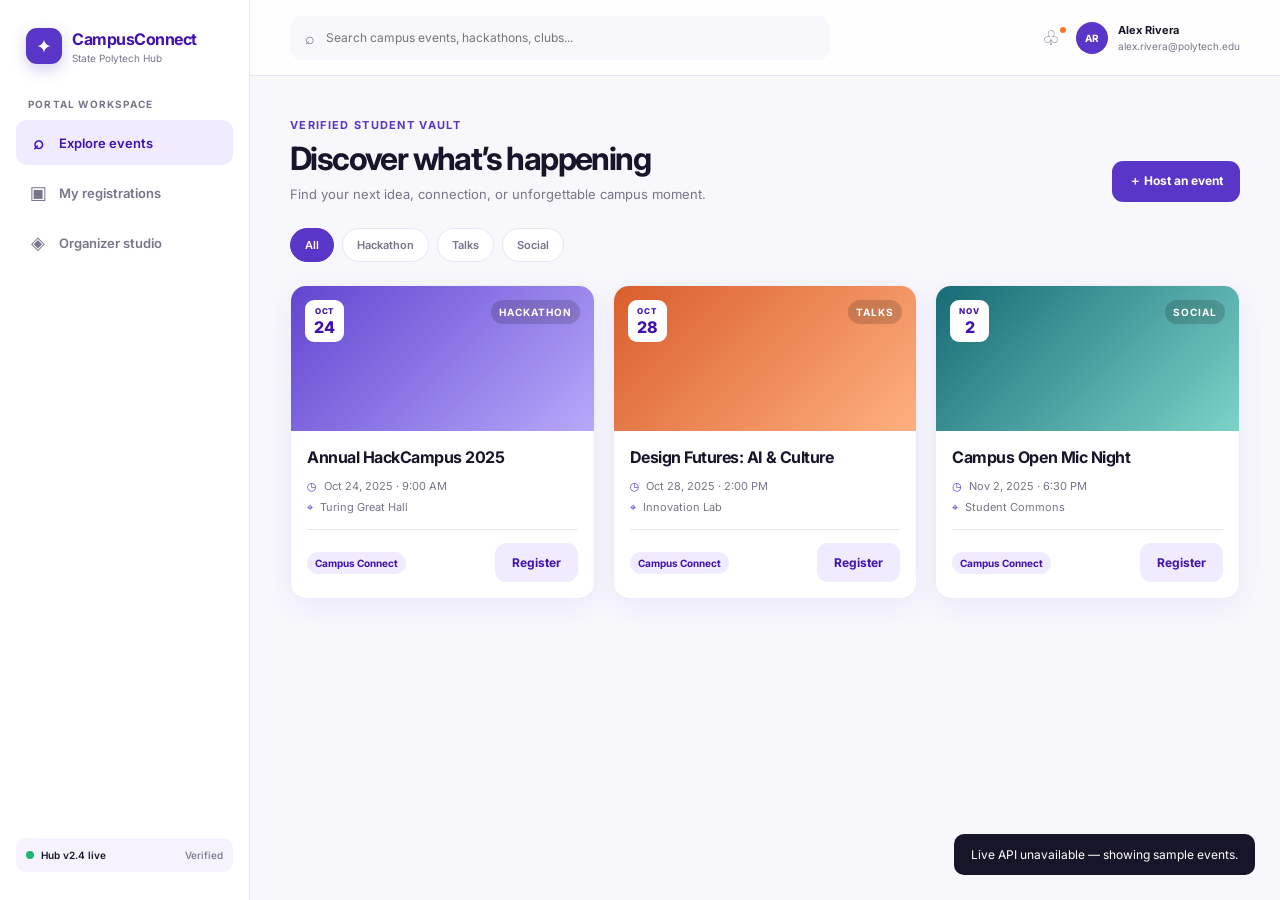
==== frontend/index.html @ 6e29f0bf "Prepare CampusConnect for Render and Vercel deployment" ====
<!doctype html>
<html lang="en">
  <head>
    <meta charset="UTF-8" />
    <meta name="viewport" content="width=device-width, initial-scale=1.0" />
    <meta name="description" content="CampusConnect event discovery and registration portal" />
    <title>CampusConnect — Explore Events</title>
    <link rel="preconnect" href="https://fonts.googleapis.com" />
    <link rel="preconnect" href="https://fonts.gstatic.com" crossorigin />
    <link href="https://fonts.googleapis.com/css2?family=Inter:wght@400;500;600;700;800&display=swap" rel="stylesheet" />
    <link rel="stylesheet" href="./styles.css" />
  </head>
  <body>
    <div class="app-shell">
      <aside class="sidebar" aria-label="Main navigation">
        <div class="brand"><div class="brand-mark">✦</div><div><strong>CampusConnect</strong><small>State Polytech Hub</small></div></div>
        <div class="nav-label">Portal workspace</div>
        <nav class="nav-list">
          <button class="nav-item active" data-view="explore"><span>⌕</span>Explore events</button>
          <button class="nav-item" data-view="registrations"><span>▣</span>My registrations</button>
          <button class="nav-item" data-view="organizer"><span>◈</span>Organizer studio</button>
        </nav>
        <div class="sidebar-footer"><span class="status-dot"></span><span>Hub v2.4 live</span><span class="verified">Verified</span></div>
      </aside>

      <main class="main-content">
        <header class="topbar">
          <div class="mobile-brand"><div class="brand-mark">✦</div><strong>CampusConnect</strong></div>
          <label class="search-wrap"><span>⌕</span><input id="search-input" type="search" placeholder="Search campus events, hackathons, clubs..." /></label>
          <div class="profile"><button class="icon-button" aria-label="Notifications">♧<i></i></button><div class="avatar">AR</div><div class="profile-copy"><strong>Alex Rivera</strong><small>alex.rivera@polytech.edu</small></div></div>
        </header>

        <section id="app" class="page" aria-live="polite">
          <div class="loading-card"><div class="spinner"></div><p>Loading your campus events…</p></div>
        </section>
      </main>
    </div>
    <div id="toast" class="toast" role="status"></div>
    <script src="./api-client.js"></script>
    <script src="./app.js"></script>
  </body>
</html>
---- frontend/styles.css ----
:root{--canvas:#f8f7fc;--surface:#fff;--ink:#17152a;--muted:#77758a;--line:#e9e5f5;--purple:#5936c8;--purple-dark:#4111b1;--purple-soft:#f0ebff;--orange:#ff7629;--green:#20b477;--shadow:0 8px 28px rgba(89,54,200,.07)}
*{box-sizing:border-box}body{margin:0;background:var(--canvas);color:var(--ink);font-family:Inter,system-ui,sans-serif}button,input{font:inherit}.app-shell{display:flex;min-height:100vh}.sidebar{width:250px;flex:0 0 250px;background:var(--surface);border-right:1px solid var(--line);padding:28px 16px;display:flex;flex-direction:column}.brand{display:flex;align-items:center;gap:10px;padding:0 10px 34px;color:var(--purple-dark)}.brand strong{display:block;font-size:16px;letter-spacing:-.03em}.brand small{display:block;color:var(--muted);font-size:10px;margin-top:3px}.brand-mark{width:36px;height:36px;border-radius:11px;display:grid;place-items:center;background:var(--purple);color:#fff;font-size:19px;box-shadow:0 5px 15px rgba(89,54,200,.25)}.nav-label{padding:0 12px 10px;color:var(--muted);font-size:10px;font-weight:700;text-transform:uppercase;letter-spacing:.12em}.nav-list{display:grid;gap:5px}.nav-item{border:0;background:transparent;text-align:left;color:var(--muted);padding:12px;border-radius:11px;cursor:pointer;font-weight:600;font-size:13px;display:flex;align-items:center;gap:11px}.nav-item span{width:20px;text-align:center;font-size:18px}.nav-item:hover,.nav-item.active{background:var(--purple-soft);color:var(--purple-dark)}.sidebar-footer{margin-top:auto;background:#f6f3ff;border-radius:10px;padding:11px 10px;display:flex;align-items:center;gap:7px;color:var(--ink);font-size:10px;font-weight:600}.status-dot{width:8px;height:8px;background:var(--green);border-radius:99px}.verified{margin-left:auto;color:var(--muted);font-weight:500}.main-content{min-width:0;flex:1}.topbar{height:76px;background:rgba(255,255,255,.86);border-bottom:1px solid var(--line);display:flex;align-items:center;gap:24px;padding:0 40px;position:sticky;top:0;z-index:5;backdrop-filter:blur(12px)}.search-wrap{max-width:540px;flex:1;display:flex;align-items:center;gap:9px;background:var(--canvas);border:1px solid transparent;border-radius:12px;padding:0 14px;color:var(--muted)}.search-wrap:focus-within{background:#fff;border-color:var(--purple);box-shadow:0 0 0 3px rgba(89,54,200,.12)}.search-wrap input{width:100%;height:42px;background:transparent;border:0;outline:0;color:var(--ink);font-size:12px}.profile{margin-left:auto;display:flex;align-items:center;gap:10px}.icon-button{border:0;background:transparent;color:var(--muted);font-size:20px;position:relative;cursor:pointer}.icon-button i{position:absolute;right:0;top:2px;width:6px;height:6px;background:var(--orange);border-radius:50%}.avatar{width:32px;height:32px;border-radius:50%;display:grid;place-items:center;background:var(--purple);color:#fff;font-size:10px;font-weight:700}.profile-copy strong,.profile-copy small{display:block}.profile-copy strong{font-size:11px}.profile-copy small{font-size:10px;color:var(--muted);margin-top:3px}.mobile-brand{display:none}.page{padding:42px 40px;max-width:1440px;margin:auto}.eyebrow{color:var(--purple);font-size:11px;text-transform:uppercase;letter-spacing:.12em;font-weight:700}.page-heading{display:flex;justify-content:space-between;align-items:end;gap:24px;margin-bottom:26px}.page h1{font-size:32px;letter-spacing:-.05em;margin:7px 0 8px}.page-heading p{margin:0;color:var(--muted);font-size:13px}.primary-button,.secondary-button{border:0;border-radius:11px;padding:12px 17px;cursor:pointer;font-size:12px;font-weight:700}.primary-button{background:var(--purple);color:#fff}.primary-button:hover{background:var(--purple-dark)}.secondary-button{background:var(--purple-soft);color:var(--purple-dark)}.filters{display:flex;gap:8px;margin-bottom:23px;overflow:auto}.filter{border:1px solid var(--line);background:#fff;color:var(--muted);padding:9px 14px;border-radius:99px;white-space:nowrap;font-size:11px;font-weight:600;cursor:pointer}.filter.active,.filter:hover{background:var(--purple);border-color:var(--purple);color:#fff}.event-grid{display:grid;grid-template-columns:repeat(auto-fill,minmax(270px,1fr));gap:18px}.event-card{background:#fff;border-radius:16px;overflow:hidden;box-shadow:var(--shadow);border:1px solid rgba(233,229,245,.7);transition:transform .2s,box-shadow .2s}.event-card:hover{transform:translateY(-3px);box-shadow:0 15px 34px rgba(89,54,200,.13)}.event-art{height:145px;padding:14px;display:flex;justify-content:space-between;align-items:flex-start;background:linear-gradient(135deg,#6245d0,#b9a8fa)}.event-card:nth-child(3n+2) .event-art{background:linear-gradient(135deg,#d95e2d,#ffb07f)}.event-card:nth-child(3n) .event-art{background:linear-gradient(135deg,#176b75,#7bd3c9)}.date-badge{background:#fff;border-radius:9px;padding:7px 9px;text-align:center;color:var(--purple-dark);font-weight:800;font-size:16px;line-height:1}.date-badge small{display:block;font-size:8px;text-transform:uppercase;letter-spacing:.1em;margin-bottom:4px}.art-label{color:#fff;font-size:10px;font-weight:700;text-transform:uppercase;letter-spacing:.1em;background:rgba(0,0,0,.16);padding:6px 8px;border-radius:99px}.event-body{padding:16px}.event-body h3{font-size:16px;margin:0 0 12px;letter-spacing:-.03em}.meta{display:flex;gap:7px;color:var(--muted);font-size:11px;margin:7px 0}.meta span:first-child{color:var(--purple)}.event-footer{display:flex;align-items:center;justify-content:space-between;border-top:1px solid var(--line);margin-top:15px;padding-top:13px}.tag{font-size:10px;padding:5px 8px;background:var(--purple-soft);color:var(--purple-dark);border-radius:99px;font-weight:700}.empty,.loading-card{background:#fff;border:1px dashed var(--line);border-radius:16px;padding:50px;text-align:center;color:var(--muted)}.loading-card{display:grid;place-items:center;min-height:260px}.spinner{width:28px;height:28px;border:3px solid var(--purple-soft);border-top-color:var(--purple);border-radius:50%;animation:spin .8s linear infinite}@keyframes spin{to{transform:rotate(360deg)}}.table-card{background:#fff;border-radius:16px;box-shadow:var(--shadow);overflow:auto}.data-table{width:100%;border-collapse:collapse;text-align:left;font-size:12px}.data-table th{color:var(--muted);font-size:10px;text-transform:uppercase;letter-spacing:.1em}.data-table td,.data-table th{padding:16px;border-bottom:1px solid var(--line)}.data-table tr:last-child td{border-bottom:0}.toast{position:fixed;bottom:25px;right:25px;background:var(--ink);color:#fff;padding:13px 17px;border-radius:10px;font-size:12px;opacity:0;transform:translateY(12px);transition:.25s;pointer-events:none}.toast.show{opacity:1;transform:translateY(0)}
@media(max-width:800px){.sidebar{display:none}.topbar{height:66px;padding:0 18px;gap:12px}.mobile-brand{display:flex;align-items:center;gap:7px;color:var(--purple-dark);font-size:13px}.mobile-brand .brand-mark{width:27px;height:27px;border-radius:8px;font-size:14px}.search-wrap{order:3;position:absolute;left:18px;right:18px;top:74px;max-width:none}.profile-copy{display:none}.page{padding:70px 18px 30px}.page-heading{display:block}.page-heading .primary-button{margin-top:18px}.page h1{font-size:27px}.event-grid{grid-template-columns:1fr}.event-art{height:170px}}
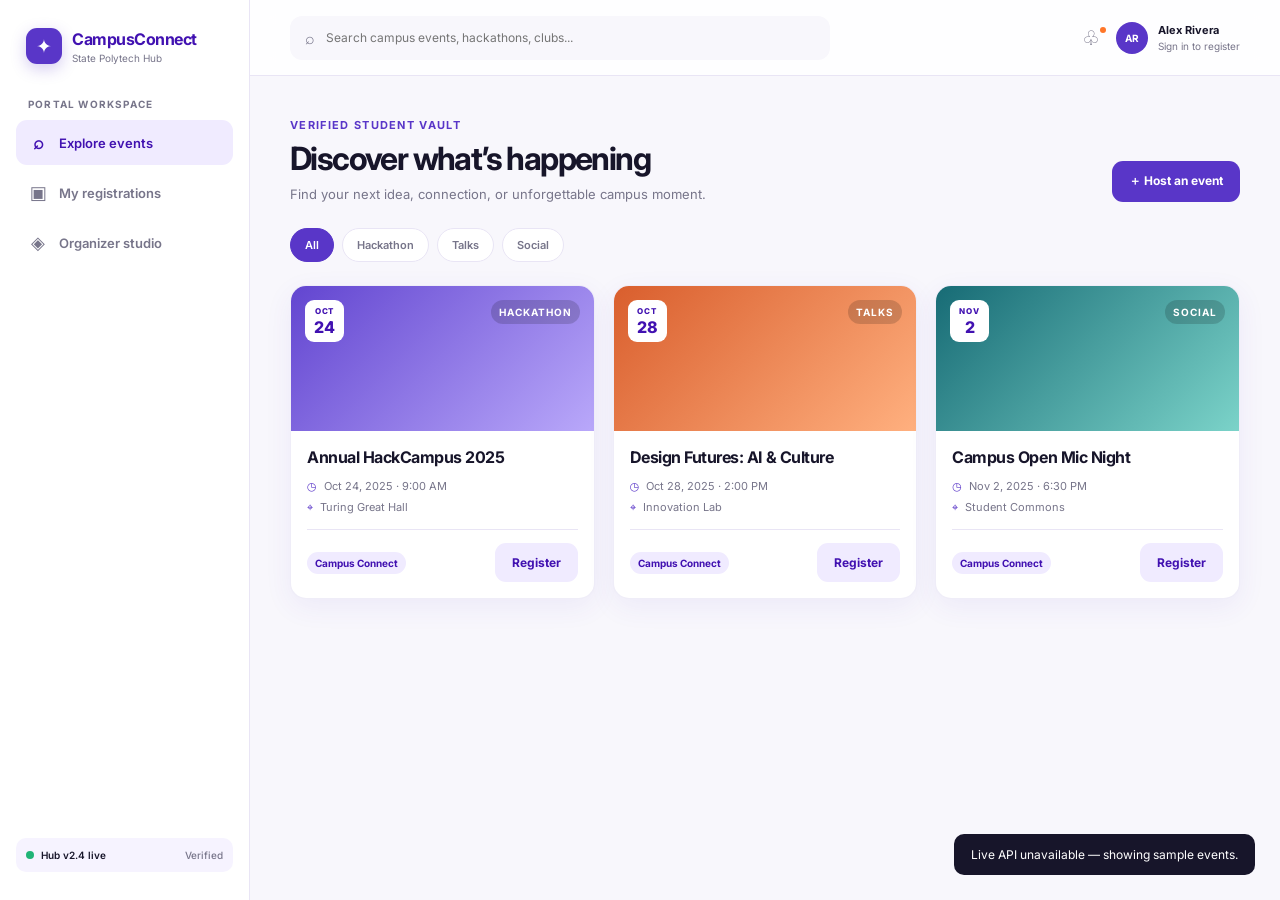
==== commit 227d8cd6: "Add Supabase sign-in for event registration" ====
--- a/frontend/index.html
+++ b/frontend/index.html
@@ -27,7 +27,7 @@
         <header class="topbar">
           <div class="mobile-brand"><div class="brand-mark">✦</div><strong>CampusConnect</strong></div>
           <label class="search-wrap"><span>⌕</span><input id="search-input" type="search" placeholder="Search campus events, hackathons, clubs..." /></label>
-          <div class="profile"><button class="icon-button" aria-label="Notifications">♧<i></i></button><div class="avatar">AR</div><div class="profile-copy"><strong>Alex Rivera</strong><small>alex.rivera@polytech.edu</small></div></div>
+          <div class="profile"><button class="icon-button" aria-label="Notifications">♧<i></i></button><button class="profile-button" id="profile-login" type="button" aria-label="Sign in"><div class="avatar">AR</div><div class="profile-copy"><strong>Alex Rivera</strong><small>Sign in to register</small></div></button></div>
         </header>
 
         <section id="app" class="page" aria-live="polite">
@@ -35,8 +35,22 @@
         </section>
       </main>
     </div>
+    <div id="auth-modal" class="modal-backdrop" hidden>
+      <section class="auth-modal" role="dialog" aria-modal="true" aria-labelledby="auth-title">
+        <button id="close-auth" class="modal-close" type="button" aria-label="Close">×</button>
+        <div class="eyebrow">Student access</div>
+        <h2 id="auth-title">Sign in to register</h2>
+        <p>Use your CampusConnect account. Your access token is stored only in this browser.</p>
+        <form id="auth-form">
+          <label>Email<input id="auth-email" type="email" autocomplete="email" required placeholder="student@campus.edu" /></label>
+          <label>Password<input id="auth-password" type="password" autocomplete="current-password" required placeholder="Your password" /></label>
+          <button class="primary-button" type="submit">Sign in</button>
+          <div id="auth-error" class="auth-error" role="alert"></div>
+        </form>
+      </section>
+    </div>
     <div id="toast" class="toast" role="status"></div>
-    <script src="./api-client.js"></script>
+    <script src="./api-client.js?v=20261105-2"></script>
     <script src="./app.js"></script>
   </body>
 </html>
--- a/frontend/styles.css
+++ b/frontend/styles.css
@@ -1,3 +1,5 @@
 :root{--canvas:#f8f7fc;--surface:#fff;--ink:#17152a;--muted:#77758a;--line:#e9e5f5;--purple:#5936c8;--purple-dark:#4111b1;--purple-soft:#f0ebff;--orange:#ff7629;--green:#20b477;--shadow:0 8px 28px rgba(89,54,200,.07)}
 *{box-sizing:border-box}body{margin:0;background:var(--canvas);color:var(--ink);font-family:Inter,system-ui,sans-serif}button,input{font:inherit}.app-shell{display:flex;min-height:100vh}.sidebar{width:250px;flex:0 0 250px;background:var(--surface);border-right:1px solid var(--line);padding:28px 16px;display:flex;flex-direction:column}.brand{display:flex;align-items:center;gap:10px;padding:0 10px 34px;color:var(--purple-dark)}.brand strong{display:block;font-size:16px;letter-spacing:-.03em}.brand small{display:block;color:var(--muted);font-size:10px;margin-top:3px}.brand-mark{width:36px;height:36px;border-radius:11px;display:grid;place-items:center;background:var(--purple);color:#fff;font-size:19px;box-shadow:0 5px 15px rgba(89,54,200,.25)}.nav-label{padding:0 12px 10px;color:var(--muted);font-size:10px;font-weight:700;text-transform:uppercase;letter-spacing:.12em}.nav-list{display:grid;gap:5px}.nav-item{border:0;background:transparent;text-align:left;color:var(--muted);padding:12px;border-radius:11px;cursor:pointer;font-weight:600;font-size:13px;display:flex;align-items:center;gap:11px}.nav-item span{width:20px;text-align:center;font-size:18px}.nav-item:hover,.nav-item.active{background:var(--purple-soft);color:var(--purple-dark)}.sidebar-footer{margin-top:auto;background:#f6f3ff;border-radius:10px;padding:11px 10px;display:flex;align-items:center;gap:7px;color:var(--ink);font-size:10px;font-weight:600}.status-dot{width:8px;height:8px;background:var(--green);border-radius:99px}.verified{margin-left:auto;color:var(--muted);font-weight:500}.main-content{min-width:0;flex:1}.topbar{height:76px;background:rgba(255,255,255,.86);border-bottom:1px solid var(--line);display:flex;align-items:center;gap:24px;padding:0 40px;position:sticky;top:0;z-index:5;backdrop-filter:blur(12px)}.search-wrap{max-width:540px;flex:1;display:flex;align-items:center;gap:9px;background:var(--canvas);border:1px solid transparent;border-radius:12px;padding:0 14px;color:var(--muted)}.search-wrap:focus-within{background:#fff;border-color:var(--purple);box-shadow:0 0 0 3px rgba(89,54,200,.12)}.search-wrap input{width:100%;height:42px;background:transparent;border:0;outline:0;color:var(--ink);font-size:12px}.profile{margin-left:auto;display:flex;align-items:center;gap:10px}.icon-button{border:0;background:transparent;color:var(--muted);font-size:20px;position:relative;cursor:pointer}.icon-button i{position:absolute;right:0;top:2px;width:6px;height:6px;background:var(--orange);border-radius:50%}.avatar{width:32px;height:32px;border-radius:50%;display:grid;place-items:center;background:var(--purple);color:#fff;font-size:10px;font-weight:700}.profile-copy strong,.profile-copy small{display:block}.profile-copy strong{font-size:11px}.profile-copy small{font-size:10px;color:var(--muted);margin-top:3px}.mobile-brand{display:none}.page{padding:42px 40px;max-width:1440px;margin:auto}.eyebrow{color:var(--purple);font-size:11px;text-transform:uppercase;letter-spacing:.12em;font-weight:700}.page-heading{display:flex;justify-content:space-between;align-items:end;gap:24px;margin-bottom:26px}.page h1{font-size:32px;letter-spacing:-.05em;margin:7px 0 8px}.page-heading p{margin:0;color:var(--muted);font-size:13px}.primary-button,.secondary-button{border:0;border-radius:11px;padding:12px 17px;cursor:pointer;font-size:12px;font-weight:700}.primary-button{background:var(--purple);color:#fff}.primary-button:hover{background:var(--purple-dark)}.secondary-button{background:var(--purple-soft);color:var(--purple-dark)}.filters{display:flex;gap:8px;margin-bottom:23px;overflow:auto}.filter{border:1px solid var(--line);background:#fff;color:var(--muted);padding:9px 14px;border-radius:99px;white-space:nowrap;font-size:11px;font-weight:600;cursor:pointer}.filter.active,.filter:hover{background:var(--purple);border-color:var(--purple);color:#fff}.event-grid{display:grid;grid-template-columns:repeat(auto-fill,minmax(270px,1fr));gap:18px}.event-card{background:#fff;border-radius:16px;overflow:hidden;box-shadow:var(--shadow);border:1px solid rgba(233,229,245,.7);transition:transform .2s,box-shadow .2s}.event-card:hover{transform:translateY(-3px);box-shadow:0 15px 34px rgba(89,54,200,.13)}.event-art{height:145px;padding:14px;display:flex;justify-content:space-between;align-items:flex-start;background:linear-gradient(135deg,#6245d0,#b9a8fa)}.event-card:nth-child(3n+2) .event-art{background:linear-gradient(135deg,#d95e2d,#ffb07f)}.event-card:nth-child(3n) .event-art{background:linear-gradient(135deg,#176b75,#7bd3c9)}.date-badge{background:#fff;border-radius:9px;padding:7px 9px;text-align:center;color:var(--purple-dark);font-weight:800;font-size:16px;line-height:1}.date-badge small{display:block;font-size:8px;text-transform:uppercase;letter-spacing:.1em;margin-bottom:4px}.art-label{color:#fff;font-size:10px;font-weight:700;text-transform:uppercase;letter-spacing:.1em;background:rgba(0,0,0,.16);padding:6px 8px;border-radius:99px}.event-body{padding:16px}.event-body h3{font-size:16px;margin:0 0 12px;letter-spacing:-.03em}.meta{display:flex;gap:7px;color:var(--muted);font-size:11px;margin:7px 0}.meta span:first-child{color:var(--purple)}.event-footer{display:flex;align-items:center;justify-content:space-between;border-top:1px solid var(--line);margin-top:15px;padding-top:13px}.tag{font-size:10px;padding:5px 8px;background:var(--purple-soft);color:var(--purple-dark);border-radius:99px;font-weight:700}.empty,.loading-card{background:#fff;border:1px dashed var(--line);border-radius:16px;padding:50px;text-align:center;color:var(--muted)}.loading-card{display:grid;place-items:center;min-height:260px}.spinner{width:28px;height:28px;border:3px solid var(--purple-soft);border-top-color:var(--purple);border-radius:50%;animation:spin .8s linear infinite}@keyframes spin{to{transform:rotate(360deg)}}.table-card{background:#fff;border-radius:16px;box-shadow:var(--shadow);overflow:auto}.data-table{width:100%;border-collapse:collapse;text-align:left;font-size:12px}.data-table th{color:var(--muted);font-size:10px;text-transform:uppercase;letter-spacing:.1em}.data-table td,.data-table th{padding:16px;border-bottom:1px solid var(--line)}.data-table tr:last-child td{border-bottom:0}.toast{position:fixed;bottom:25px;right:25px;background:var(--ink);color:#fff;padding:13px 17px;border-radius:10px;font-size:12px;opacity:0;transform:translateY(12px);transition:.25s;pointer-events:none}.toast.show{opacity:1;transform:translateY(0)}
 @media(max-width:800px){.sidebar{display:none}.topbar{height:66px;padding:0 18px;gap:12px}.mobile-brand{display:flex;align-items:center;gap:7px;color:var(--purple-dark);font-size:13px}.mobile-brand .brand-mark{width:27px;height:27px;border-radius:8px;font-size:14px}.search-wrap{order:3;position:absolute;left:18px;right:18px;top:74px;max-width:none}.profile-copy{display:none}.page{padding:70px 18px 30px}.page-heading{display:block}.page-heading .primary-button{margin-top:18px}.page h1{font-size:27px}.event-grid{grid-template-columns:1fr}.event-art{height:170px}}
+/* Authentication dialog */
+.profile-button{display:flex;align-items:center;gap:10px;border:0;background:transparent;color:inherit;text-align:left;cursor:pointer;padding:0}.profile-button:hover .profile-copy strong{color:var(--purple)}.modal-backdrop{position:fixed;inset:0;z-index:20;background:rgba(23,21,42,.42);backdrop-filter:blur(7px);display:grid;place-items:center;padding:20px}.modal-backdrop[hidden]{display:none}.auth-modal{position:relative;width:min(100%,420px);background:#fff;border-radius:18px;padding:28px;box-shadow:0 20px 50px rgba(23,21,42,.2)}.modal-close{position:absolute;right:14px;top:10px;border:0;background:transparent;color:var(--muted);font-size:26px;cursor:pointer}.auth-modal h2{margin:7px 0 8px;font-size:24px;letter-spacing:-.04em}.auth-modal p{color:var(--muted);font-size:12px;line-height:1.6;margin:0 0 20px}.auth-modal form{display:grid;gap:14px}.auth-modal label{display:grid;gap:7px;color:var(--ink);font-size:12px;font-weight:600}.auth-modal input{height:44px;border:1px solid var(--line);border-radius:10px;padding:0 12px;outline:0}.auth-modal input:focus{border-color:var(--purple);box-shadow:0 0 0 3px rgba(89,54,200,.12)}.auth-error{min-height:16px;color:#ba1a1a;font-size:11px}
